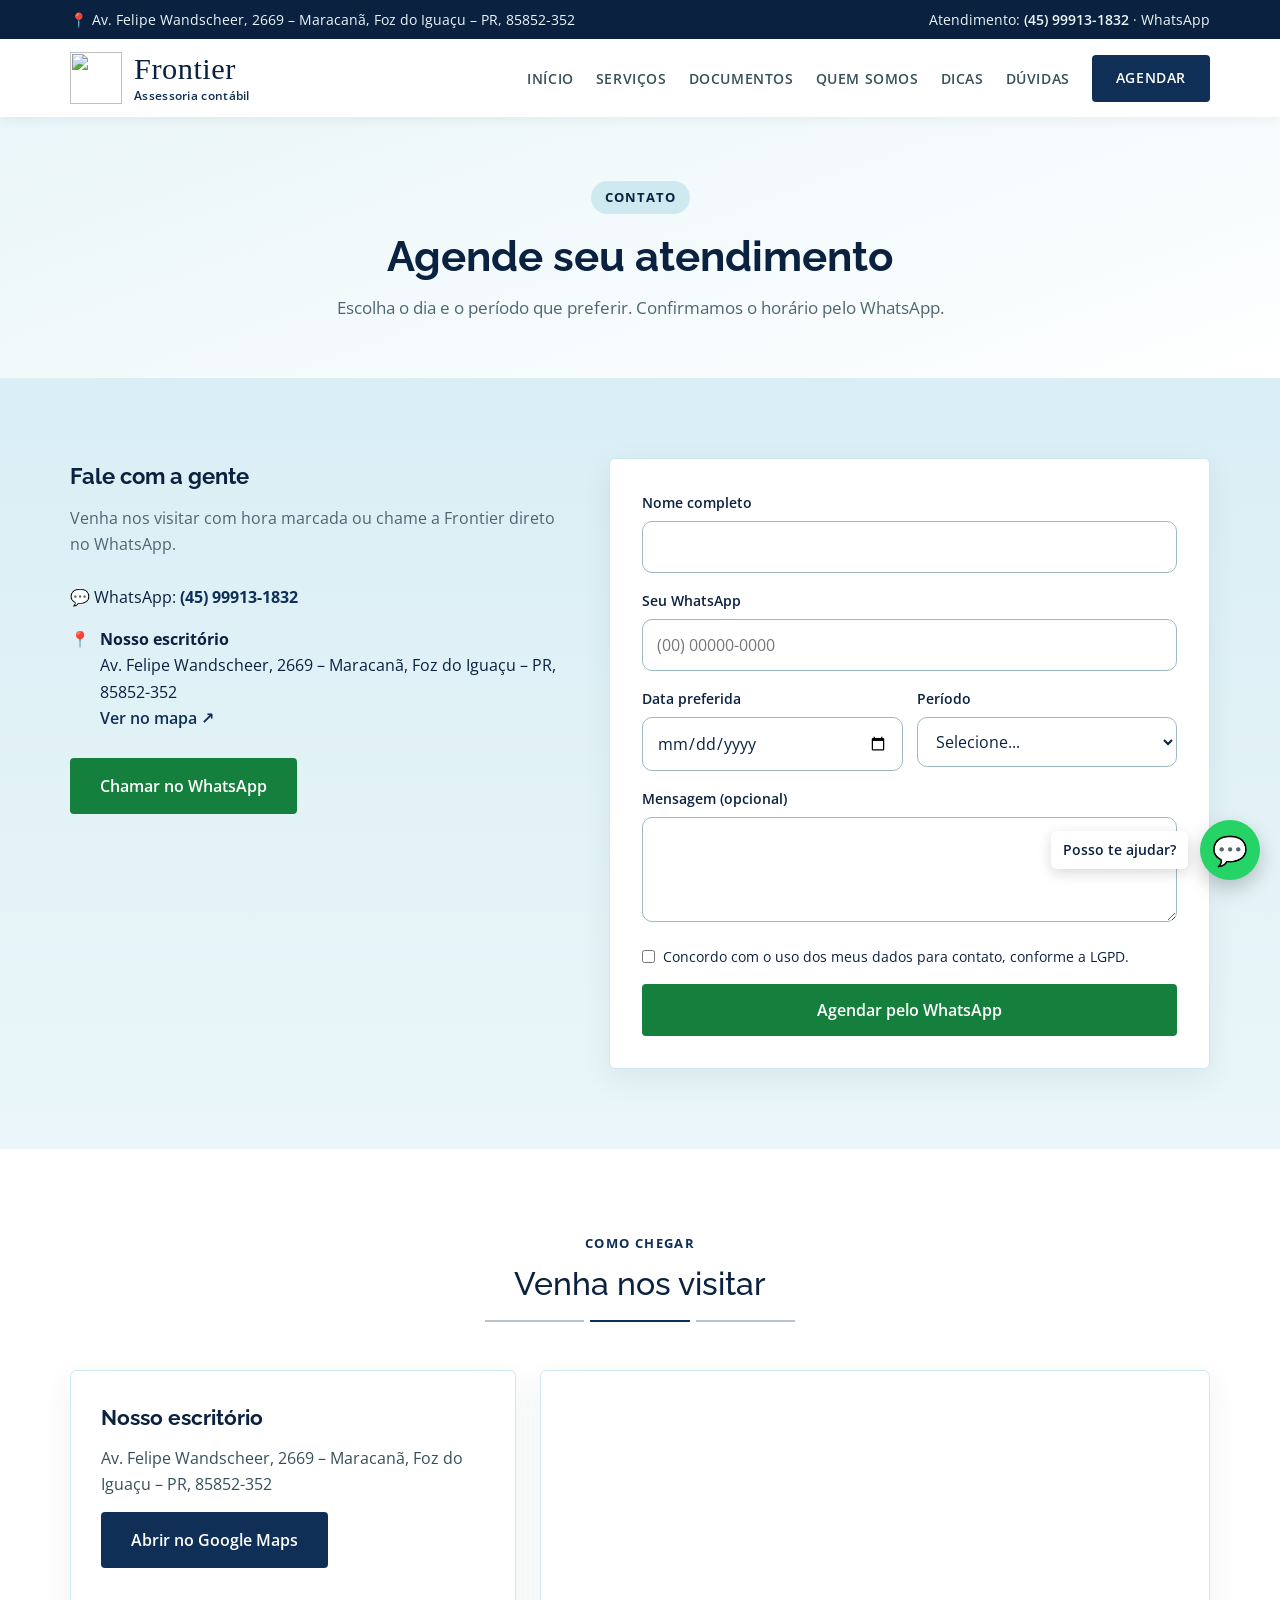
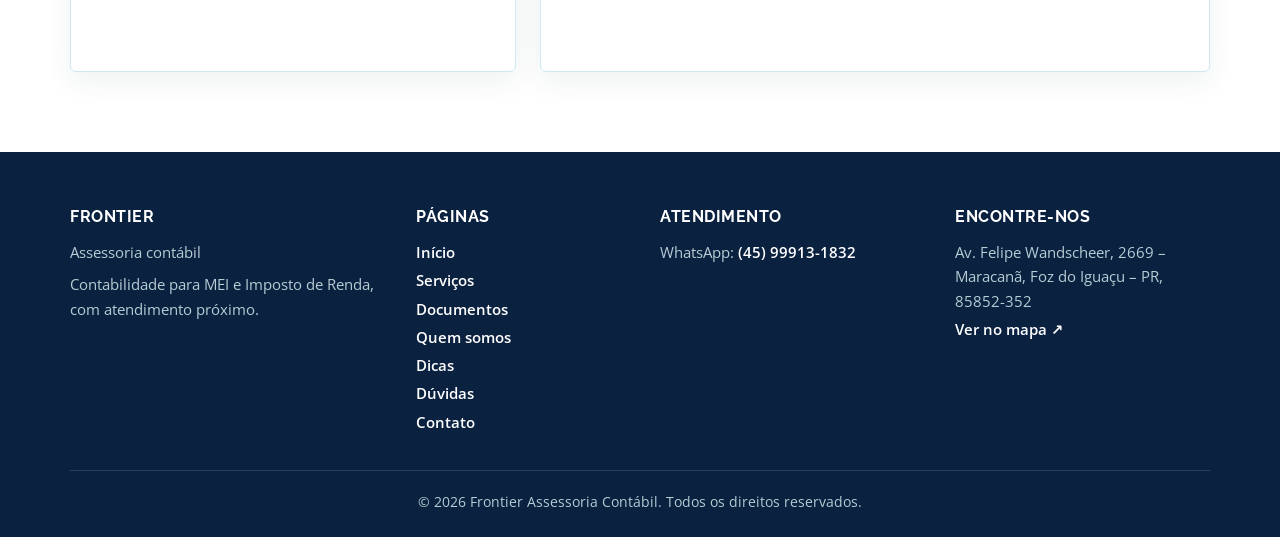
==== contato.html @ f71a460d "Add files via upload" ====
<!DOCTYPE html>
<html lang="pt-BR">
<head>
  <meta charset="UTF-8" />
  <meta name="viewport" content="width=device-width, initial-scale=1.0" />
  <title>Contato e agendamento | Frontier Assessoria Contábil</title>
  <meta name="description" content="Agende seu atendimento na Frontier Assessoria Contábil, em Foz do Iguaçu, ou fale pelo WhatsApp." />
  <meta name="theme-color" content="#0f2f57" />
  <link rel="icon" type="image/png" href="images/logo.png" />
  <meta property="og:type" content="website" />
  <meta property="og:locale" content="pt_BR" />
  <meta property="og:title" content="Contato e agendamento | Frontier Assessoria Contábil" />
  <meta property="og:description" content="Agende seu atendimento na Frontier Assessoria Contábil, em Foz do Iguaçu, ou fale pelo WhatsApp." />
  <link rel="preconnect" href="https://fonts.googleapis.com">
  <link href="https://fonts.googleapis.com/css2?family=Open+Sans:wght@400;600;700&family=Raleway:wght@400;500;700&display=swap" rel="stylesheet">
  <link rel="stylesheet" href="styles.css" />
</head>
<body>
  <a href="#conteudo" class="skip-link">Pular para o conteúdo</a>

  <div class="topbar">
    <div class="container">
      <span>📍 <span class="js-endereco"></span></span>
      <span>Atendimento: <a href="#" class="js-whatsapp">(45) 99913-1832</a> · WhatsApp</span>
    </div>
  </div>

  <header>
    <div class="container nav">
      <a href="index.html" class="logo" aria-label="Frontier Assessoria Contábil - início">
        <img src="images/logo.png" alt="" width="52" height="52" />
        <span class="logo-text"><strong>Frontier</strong><small>Assessoria contábil</small></span>
      </a>
      <button class="menu-toggle" id="menuToggle" aria-label="Abrir menu" aria-expanded="false" aria-controls="menu">☰</button>
      <ul id="menu"><li><a href="index.html">Início</a></li><li><a href="servicos.html">Serviços</a></li><li><a href="documentos.html">Documentos</a></li><li><a href="sobre.html">Quem somos</a></li><li><a href="dicas.html">Dicas</a></li><li><a href="duvidas.html">Dúvidas</a></li><li><a href="contato.html" class="btn btn-primary" style="padding:10px 22px" aria-current="page">Agendar</a></li></ul>
    </div>
  </header>

  <main id="conteudo">
    <section class="page-hero"><div class="container"><span class="eyebrow">Contato</span><h1>Agende seu atendimento</h1><p>Escolha o dia e o período que preferir. Confirmamos o horário pelo WhatsApp.</p></div></section>
    <section class="contact" id="agendar"><div class="container"><div class="contact-grid">
      <div class="contact-info">
        <h3>Fale com a gente</h3>
        <p>Venha nos visitar com hora marcada ou chame a Frontier direto no WhatsApp.</p>
        <ul>
          <li>💬 WhatsApp: <a href="#" class="phone js-whatsapp">(45) 99913-1832</a></li>
          <li class="addr">📍 <span><strong>Nosso escritório</strong><br><span class="js-endereco"></span><br><a href="#" class="js-mapa" target="_blank" rel="noopener">Ver no mapa ↗</a></span></li>
        </ul>
        <p style="margin-top:18px"><a href="#" class="btn btn-green js-whatsapp">Chamar no WhatsApp</a></p>
      </div>
      <form id="contactForm">
        <div class="field"><label for="nome">Nome completo</label><input type="text" id="nome" name="nome" autocomplete="name" required /></div>
        <div class="field"><label for="telefone">Seu WhatsApp</label><input type="tel" id="telefone" name="telefone" autocomplete="tel" inputmode="tel" placeholder="(00) 00000-0000" required /></div>
        <div class="field-row">
          <div class="field"><label for="data">Data preferida</label><input type="date" id="data" name="data" required /></div>
          <div class="field"><label for="periodo">Período</label>
            <select id="periodo" name="periodo" required><option value="">Selecione...</option><option>Manhã</option><option>Tarde</option><option>Sem preferência</option></select>
          </div>
        </div>
        <div class="field"><label for="mensagem">Mensagem (opcional)</label><textarea id="mensagem" name="mensagem" rows="3"></textarea></div>
        <label class="check"><input type="checkbox" required /> Concordo com o uso dos meus dados para contato, conforme a LGPD.</label>
        <button type="submit" class="btn btn-green">Agendar pelo WhatsApp</button>
      </form>
    </div></div></section>
    <section><div class="container">
      <div class="section-title"><span>Como chegar</span><h2>Venha nos visitar</h2></div>
      <div class="location">
        <div class="location-card">
          <h3>Nosso escritório</h3>
          <p class="js-endereco"></p>
          <p style="margin-top:14px"><a href="#" class="btn btn-primary js-mapa" target="_blank" rel="noopener">Abrir no Google Maps</a></p>
        </div>
        <div class="map-wrap"><iframe id="mapa" title="Mapa com a localização da Frontier Assessoria Contábil" loading="lazy" referrerpolicy="no-referrer-when-downgrade" allowfullscreen></iframe></div>
      </div>
    </div></section>
  </main>

  <footer>
    <div class="container">
      <div class="footer-grid">
        <div>
          <h4>Frontier</h4>
          <p>Assessoria contábil</p>
          <p style="margin-top:8px">Contabilidade para MEI e Imposto de Renda, com atendimento próximo.</p>
        </div>
        <div><h4>Páginas</h4><p><a href="index.html">Início</a></p><p><a href="servicos.html">Serviços</a></p><p><a href="documentos.html">Documentos</a></p><p><a href="sobre.html">Quem somos</a></p><p><a href="dicas.html">Dicas</a></p><p><a href="duvidas.html">Dúvidas</a></p><p><a href="contato.html">Contato</a></p></div>
        <div>
          <h4>Atendimento</h4>
          <p>WhatsApp: <a href="#" class="js-whatsapp">(45) 99913-1832</a></p>
        </div>
        <div>
          <h4>Encontre-nos</h4>
          <p class="js-endereco"></p>
          <p><a href="#" class="js-mapa" target="_blank" rel="noopener">Ver no mapa ↗</a></p>
        </div>
      </div>
      <div class="footer-bottom">© <span id="ano"></span> Frontier Assessoria Contábil. Todos os direitos reservados.</div>
    </div>
  </footer>

  <a class="whatsapp js-whatsapp" href="#" aria-label="Falar no WhatsApp">💬</a>
  <script src="script.js"></script>
</body>
</html>
---- styles.css ----
/* ========== VARIÁVEIS (paleta extraída do logo) ========== */
    :root {
      --primary: #0f2f57;       /* azul-marinho (inspirado na Dandolini) */
      --primary-dark: #0a2140;
      --teal: #5cb2cd;          /* azul-turquesa claro do logo */
      --teal-soft: #cfe9f1;
      --soft: #eaf6f9;          /* fundos suaves */
      --soft-2: #f6fbfd;
      --accent: #15803d;        /* verde só para ações de WhatsApp */
      --dark: #0a2140;
      --text: #35505a;
      --muted: #4d6670;
      --white: #ffffff;
      --radius: 6px;
      --shadow: 0 10px 30px rgba(23, 50, 59, 0.07);
    }

    * { margin: 0; padding: 0; box-sizing: border-box; }
    html { scroll-behavior: smooth; scroll-padding-top: 110px; }
    body {
      font-family: "Open Sans", "Segoe UI", system-ui, -apple-system, Roboto, Arial, sans-serif;
      color: var(--text);
      line-height: 1.65;
      background: var(--white);
    }
    img { max-width: 100%; display: block; }
    a { text-decoration: none; color: inherit; }
    ul { list-style: none; }
    h1, h2, h3, h4 { font-family: "Raleway", "Segoe UI", system-ui, sans-serif; }

    :focus-visible { outline: 3px solid #e6a23c; outline-offset: 3px; }

    .skip-link {
      position: absolute; left: -999px; top: 8px;
      background: var(--dark); color: var(--white);
      padding: 10px 16px; border-radius: 8px; z-index: 400;
    }
    .skip-link:focus { left: 8px; }

    .container { width: min(1140px, 92%); margin-inline: auto; }
    section { padding: 80px 0; }
    .section-title { text-align: center; margin-bottom: 48px; }
    .section-title span {
      color: var(--primary); font-weight: 700; text-transform: uppercase;
      font-size: .82rem; letter-spacing: 1.4px;
    }
    .section-title h2 { color: var(--dark); font-size: 2rem; font-weight: 500; margin: 8px 0 14px; line-height: 1.25; }
    .section-title h2::after { content: ""; display: block; width: 310px; max-width: 80%; height: 2px; margin: 16px auto 0; background: linear-gradient(90deg, #b9c2cb 0 32%, transparent 32% 34%, var(--primary) 34% 66%, transparent 66% 68%, #b9c2cb 68% 100%); }
    .section-title p { color: var(--muted); max-width: 620px; margin: auto; }

    .btn {
      display: inline-block; padding: 13px 28px; border-radius: 4px;
      font-weight: 600; border: 2px solid transparent; cursor: pointer;
      transition: .25s; font-size: 1rem; font-family: inherit; text-align: center;
    }
    .btn-primary { background: var(--primary); color: var(--white); }
    .btn-primary:hover { background: var(--primary-dark); transform: translateY(-2px); }
    .btn-outline { border-color: var(--primary); color: var(--primary); background: transparent; }
    .btn-outline:hover { background: var(--primary); color: var(--white); }
    .btn-green { background: var(--accent); color: var(--white); }
    .btn-green:hover { filter: brightness(.92); transform: translateY(-2px); }

    /* ========== BARRA SUPERIOR ========== */
    .topbar { background: var(--primary-dark); color: #eaf6f9; font-size: .88rem; }
    .topbar .container {
      display: flex; justify-content: space-between; align-items: center;
      gap: 16px; flex-wrap: wrap; padding: 8px 0;
    }
    .topbar a { font-weight: 600; }
    .topbar a:hover { text-decoration: underline; }

    /* ========== HEADER ========== */
    header {
      position: sticky; top: 0; z-index: 100;
      background: rgba(255,255,255,.96);
      backdrop-filter: blur(8px);
      box-shadow: 0 2px 12px rgba(23,50,59,.07);
    }
    .nav { display: flex; align-items: center; justify-content: space-between; height: 78px; }
    .logo { display: flex; align-items: center; gap: 12px; }
    .logo img { width: 52px; height: 52px; }
    .logo-text { line-height: 1.1; }
    .logo-text strong {
      display: block; font-family: "Brush Script MT", "Segoe Script", "Lucida Handwriting", cursive;
      font-size: 1.9rem; font-weight: 400; color: var(--dark); letter-spacing: .5px;
    }
    .logo-text small { font-size: .78rem; color: var(--primary); font-weight: 600; letter-spacing: .3px; }
    .nav ul { display: flex; gap: 22px; align-items: center; }
    .nav ul a { font-weight: 600; font-size: .86rem; letter-spacing: .6px; text-transform: uppercase; transition: .2s; }
    .nav ul a:hover { color: var(--primary); }
    .nav ul a.btn:hover { color: var(--white); }
    .menu-toggle {
      display: none; background: none; border: 0;
      font-size: 1.8rem; cursor: pointer; color: var(--dark);
    }

    /* ========== HERO (suave) ========== */
    .hero {
      background: linear-gradient(160deg, var(--soft) 0%, var(--soft-2) 55%, var(--white) 100%);
      padding: 80px 0 90px;
    }
    .hero-grid {
      display: grid; grid-template-columns: 1.15fr .85fr;
      gap: 56px; align-items: center;
    }
    .eyebrow {
      display: inline-block; background: var(--teal-soft); color: var(--primary-dark);
      font-weight: 700; font-size: .8rem; letter-spacing: 1px; text-transform: uppercase;
      padding: 6px 14px; border-radius: 30px; margin-bottom: 18px;
    }
    .hero h1 { font-size: clamp(2rem, 4vw, 3rem); line-height: 1.15; color: var(--dark); margin-bottom: 18px; }
    .hero h1 em { font-style: normal; color: var(--primary); }
    .hero p { font-size: 1.08rem; color: var(--muted); margin-bottom: 30px; max-width: 540px; }
    .hero-buttons { display: flex; gap: 14px; flex-wrap: wrap; }
    .hero-logo { max-width: 400px; margin-inline: auto; }

    /* ========== DIFERENCIAIS ========== */
    .stats { background: var(--white); padding: 0; margin-top: -34px; position: relative; z-index: 2; }
    .stats-grid {
      display: grid; grid-template-columns: repeat(4, 1fr); text-align: center; gap: 12px;
      background: var(--white); border-radius: var(--radius); box-shadow: var(--shadow);
      padding: 28px 20px; border: 1px solid var(--teal-soft);
    }
    .stats strong { display: block; font-size: 1.25rem; color: var(--primary); }
    .stats span { color: var(--muted); font-size: .92rem; }

    /* ========== SERVIÇOS (grade de blocos) ========== */
    .tiles { display: grid; grid-template-columns: repeat(auto-fit, minmax(250px, 1fr)); gap: 22px; }
    .tile {
      background: var(--white); border: 1px solid var(--teal-soft); border-radius: var(--radius);
      padding: 28px 24px; transition: .25s; display: block;
    }
    .tile:hover { transform: translateY(-5px); box-shadow: var(--shadow); border-color: var(--teal); }
    .tile .icon {
      width: 54px; height: 54px; border-radius: 14px; background: var(--soft);
      display: grid; place-items: center; font-size: 1.6rem; margin-bottom: 14px;
    }
    .tile h3 { color: var(--dark); font-size: 1.1rem; margin-bottom: 6px; }
    .tile p { color: var(--muted); font-size: .95rem; }

    /* ========== COMO FUNCIONA ========== */
    .soft-bg { background: var(--soft); }
    .steps { display: grid; grid-template-columns: repeat(auto-fit, minmax(220px, 1fr)); gap: 24px; }
    .step { text-align: center; padding: 20px; }
    .step .num {
      width: 56px; height: 56px; border-radius: 50%;
      background: var(--primary); color: var(--white);
      display: grid; place-items: center;
      font-size: 1.4rem; font-weight: 700; margin: 0 auto 14px;
    }
    .step h4 { color: var(--dark); margin-bottom: 6px; }

    /* ========== SOBRE ========== */
    .about-grid { display: grid; grid-template-columns: .9fr 1.1fr; gap: 56px; align-items: center; }
    .about-img { max-width: 360px; margin-inline: auto; }
    .about h2 { color: var(--dark); font-size: 2rem; margin-bottom: 14px; }
    .about li { padding: 6px 0 6px 30px; position: relative; }
    .about li::before { content: "✔"; position: absolute; left: 0; color: var(--primary); }


    /* ========== ESCRITÓRIO ========== */
    .gallery { display: grid; grid-template-columns: repeat(3, 1fr); gap: 20px; margin-bottom: 28px; }
    .photo { position: relative; border-radius: var(--radius); overflow: hidden; background: var(--teal-soft); aspect-ratio: 4 / 3; box-shadow: var(--shadow); }
    .photo img { width: 100%; height: 100%; object-fit: cover; }
    .photo figcaption {
      position: absolute; left: 0; right: 0; bottom: 0; padding: 22px 16px 12px;
      color: #fff; font-weight: 600; font-size: .92rem;
      background: linear-gradient(180deg, transparent, rgba(23,50,59,.72));
    }
    .photo.empty img { display: none; }
    .photo.empty { display: grid; place-items: center; border: 2px dashed var(--teal); box-shadow: none; }
    .photo.empty::before { content: "📷 Foto em breve"; color: var(--primary-dark); font-weight: 600; }
    .photo.empty figcaption { background: none; color: var(--muted); text-align: center; }
    .location { display: grid; grid-template-columns: .8fr 1.2fr; gap: 24px; align-items: stretch; }
    .location-card { background: var(--white); border: 1px solid var(--teal-soft); border-radius: var(--radius); padding: 30px; box-shadow: var(--shadow); }
    .location-card h3 { color: var(--dark); margin-bottom: 10px; font-size: 1.3rem; }
    .map-wrap { border-radius: var(--radius); overflow: hidden; min-height: 300px; border: 1px solid var(--teal-soft); box-shadow: var(--shadow); }
    .map-wrap iframe { width: 100%; height: 100%; min-height: 300px; border: 0; display: block; }


    /* ========== DICAS / NOTÍCIAS ========== */
    .news-grid { display: grid; grid-template-columns: repeat(3, 1fr); gap: 36px 40px; }
    .news-item { display: grid; grid-template-columns: 68px 1fr; gap: 12px; align-items: start; }
    .news-tag { background: var(--primary); color: #fff; font-family: "Raleway", sans-serif; font-weight: 700; font-size: .8rem; line-height: 1.25; text-align: center; text-transform: uppercase; padding: 10px 6px; }
    .news-item h3 { font-size: 1rem; line-height: 1.3; color: #555; }
    .news-item p { grid-column: 1 / -1; color: var(--muted); font-size: .95rem; }
    @media (max-width: 1000px) { .news-grid { grid-template-columns: repeat(2, 1fr); } }
    @media (max-width: 640px) { .news-grid { grid-template-columns: 1fr; } }

    /* ========== LINKS E UTILIDADES (cartões com descrição) ========== */
    .links a { display: block; }
    .links a::after { content: none; }
    .links a strong { display: block; color: var(--primary); }
    .links a span { display: block; font-weight: 400; font-size: .9rem; color: var(--muted); }

    /* ========== BALÃO DO WHATSAPP ========== */
    .whatsapp::before { content: "Posso te ajudar?"; position: absolute; right: 72px; background: #fff; color: var(--dark); font-size: .85rem; font-weight: 600; padding: 8px 12px; border-radius: 6px; box-shadow: 0 4px 14px rgba(0,0,0,.15); white-space: nowrap; }
    @media (max-width: 480px) { .whatsapp::before { display: none; } }

    /* ========== LINKS ÚTEIS ========== */
    .links { display: grid; grid-template-columns: repeat(auto-fit, minmax(230px, 1fr)); gap: 14px; }
    .links a {
      display: flex; align-items: center; justify-content: space-between; gap: 10px;
      background: var(--white); border: 1px solid var(--teal-soft); border-radius: 12px;
      padding: 14px 18px; font-weight: 600; color: var(--dark); transition: .2s;
    }
    .links a::after { content: "↗"; color: var(--primary); }
    .links a:hover { border-color: var(--teal); color: var(--primary); transform: translateY(-2px); }

    /* ========== FAQ ========== */
    .faq { max-width: 800px; margin: auto; }
    details {
      background: var(--white); border-radius: 12px; border: 1px solid var(--teal-soft);
      margin-bottom: 14px; padding: 18px 22px;
    }
    summary { cursor: pointer; font-weight: 600; color: var(--dark); }
    details p { margin-top: 12px; color: var(--muted); }

    /* ========== AGENDAMENTO ========== */
    .contact { background: linear-gradient(180deg, #d9eef5 0%, var(--soft) 100%); }
    .contact-grid { display: grid; grid-template-columns: .9fr 1.1fr; gap: 48px; align-items: start; }
    .contact-info h3 { color: var(--dark); font-size: 1.4rem; margin-bottom: 10px; }
    .contact-info p { color: var(--muted); margin-bottom: 18px; }
    .contact-info li { padding: 8px 0; color: var(--dark); }
    .contact-info li.addr { display: flex; gap: 10px; }
    .contact-info li.addr a { color: var(--primary); font-weight: 600; }
    .contact-info li.addr a:hover { text-decoration: underline; }
    .contact-info a.phone { font-weight: 700; color: var(--primary); }
    form {
      background: var(--white); padding: 32px; border-radius: var(--radius);
      box-shadow: var(--shadow); border: 1px solid var(--teal-soft); color: var(--text);
    }
    .field { margin-bottom: 16px; }
    .field-row { display: grid; grid-template-columns: 1fr 1fr; gap: 14px; }
    label { display: block; font-weight: 600; margin-bottom: 6px; font-size: .9rem; color: var(--dark); }
    input, select, textarea {
      width: 100%; padding: 12px 14px; border-radius: 10px;
      border: 1px solid #9db9c2; font: inherit; background: var(--white); color: var(--dark);
    }
    input:focus, select:focus, textarea:focus { outline: 2px solid var(--primary); border-color: transparent; }
    .check { display: flex; gap: 8px; font-size: .85rem; align-items: flex-start; margin-bottom: 16px; font-weight: 400; }
    .check input { width: auto; margin-top: 4px; }
    form .btn { width: 100%; }

    /* ========== FOOTER ========== */
    footer { background: var(--dark); color: #b7ccd3; padding: 52px 0 24px; font-size: .92rem; }
    footer a { color: #fff; font-weight: 600; }
    footer a:hover { text-decoration: underline; }
    footer small { display: block; margin-top: 6px; }
    .footer-grid { display: grid; grid-template-columns: 1.2fr 1fr 1fr; gap: 40px; padding-bottom: 32px; border-bottom: 1px solid rgba(255,255,255,.14); }
    footer h4 { color: #fff; font-size: 1rem; margin-bottom: 10px; letter-spacing: .5px; text-transform: uppercase; }
    footer p { margin-bottom: 4px; }
    .footer-bottom { text-align: center; padding-top: 20px; font-size: .85rem; }

    /* ========== WHATSAPP FLUTUANTE ========== */
    .whatsapp {
      position: fixed; right: 20px; bottom: 20px; z-index: 200;
      width: 60px; height: 60px; border-radius: 50%;
      background: #25d366; color: var(--white);
      display: grid; place-items: center; font-size: 1.8rem;
      box-shadow: 0 8px 20px rgba(0,0,0,.22); transition: .25s;
    }
    .whatsapp:hover { transform: scale(1.1); }

    /* ========== RESPONSIVO ========== */
    @media (max-width: 860px) {
      .menu-toggle { display: block; }
      .nav ul {
        position: absolute; top: 78px; left: 0; right: 0;
        background: var(--white); flex-direction: column;
        padding: 20px 0; gap: 18px;
        box-shadow: 0 10px 20px rgba(0,0,0,.08);
        display: none;
      }
      .nav ul.open { display: flex; }
      .hero-grid, .about-grid, .contact-grid { grid-template-columns: 1fr; }
      .hero { padding: 56px 0 70px; }
      .hero-logo { max-width: 280px; }
      .stats-grid { grid-template-columns: repeat(2, 1fr); }
      .footer-grid { grid-template-columns: 1fr; gap: 26px; }
      .gallery, .location { grid-template-columns: 1fr; }
      section { padding: 60px 0; }
      .topbar .container { justify-content: center; text-align: center; }
    }
    @media (max-width: 480px) {
      .field-row { grid-template-columns: 1fr; gap: 0; }
      .logo-text small { display: none; }
    }
    @media (prefers-reduced-motion: reduce) {
      html { scroll-behavior: auto; }
      * { transition: none !important; }
    }
  
/* ========== MULTIPÁGINA ========== */
.nav ul a[aria-current="page"]:not(.btn) { color: var(--primary); border-bottom: 2px solid var(--primary); padding-bottom: 4px; }
.page-hero { background: linear-gradient(160deg, var(--soft) 0%, var(--soft-2) 60%, var(--white) 100%); padding: 64px 0 56px; text-align: center; }
.page-hero h1 { font-size: clamp(1.8rem, 3.6vw, 2.6rem); color: var(--dark); line-height: 1.2; margin-bottom: 12px; }
.page-hero p { color: var(--muted); max-width: 640px; margin: auto; font-size: 1.05rem; }
.btn-light { background: var(--white); color: var(--primary); }
.btn-light:hover { background: var(--soft); transform: translateY(-2px); }
.cta-band { background: var(--primary); color: var(--white); text-align: center; }
.cta-band h2 { font-size: 1.8rem; font-weight: 500; margin-bottom: 8px; }
.cta-band p { color: var(--teal-soft); margin-bottom: 26px; }
.cta-band .hero-buttons { justify-content: center; }
.more { text-align: center; margin-top: 36px; }
.checklist li { padding: 4px 0 4px 26px; position: relative; font-size: .95rem; color: var(--muted); }
.checklist li::before { content: "✔"; position: absolute; left: 0; color: var(--primary); }
.tile.static:hover { transform: none; box-shadow: none; border-color: var(--teal-soft); }
@media (min-width: 861px) { .footer-grid { grid-template-columns: 1.2fr .8fr 1fr 1fr; } }
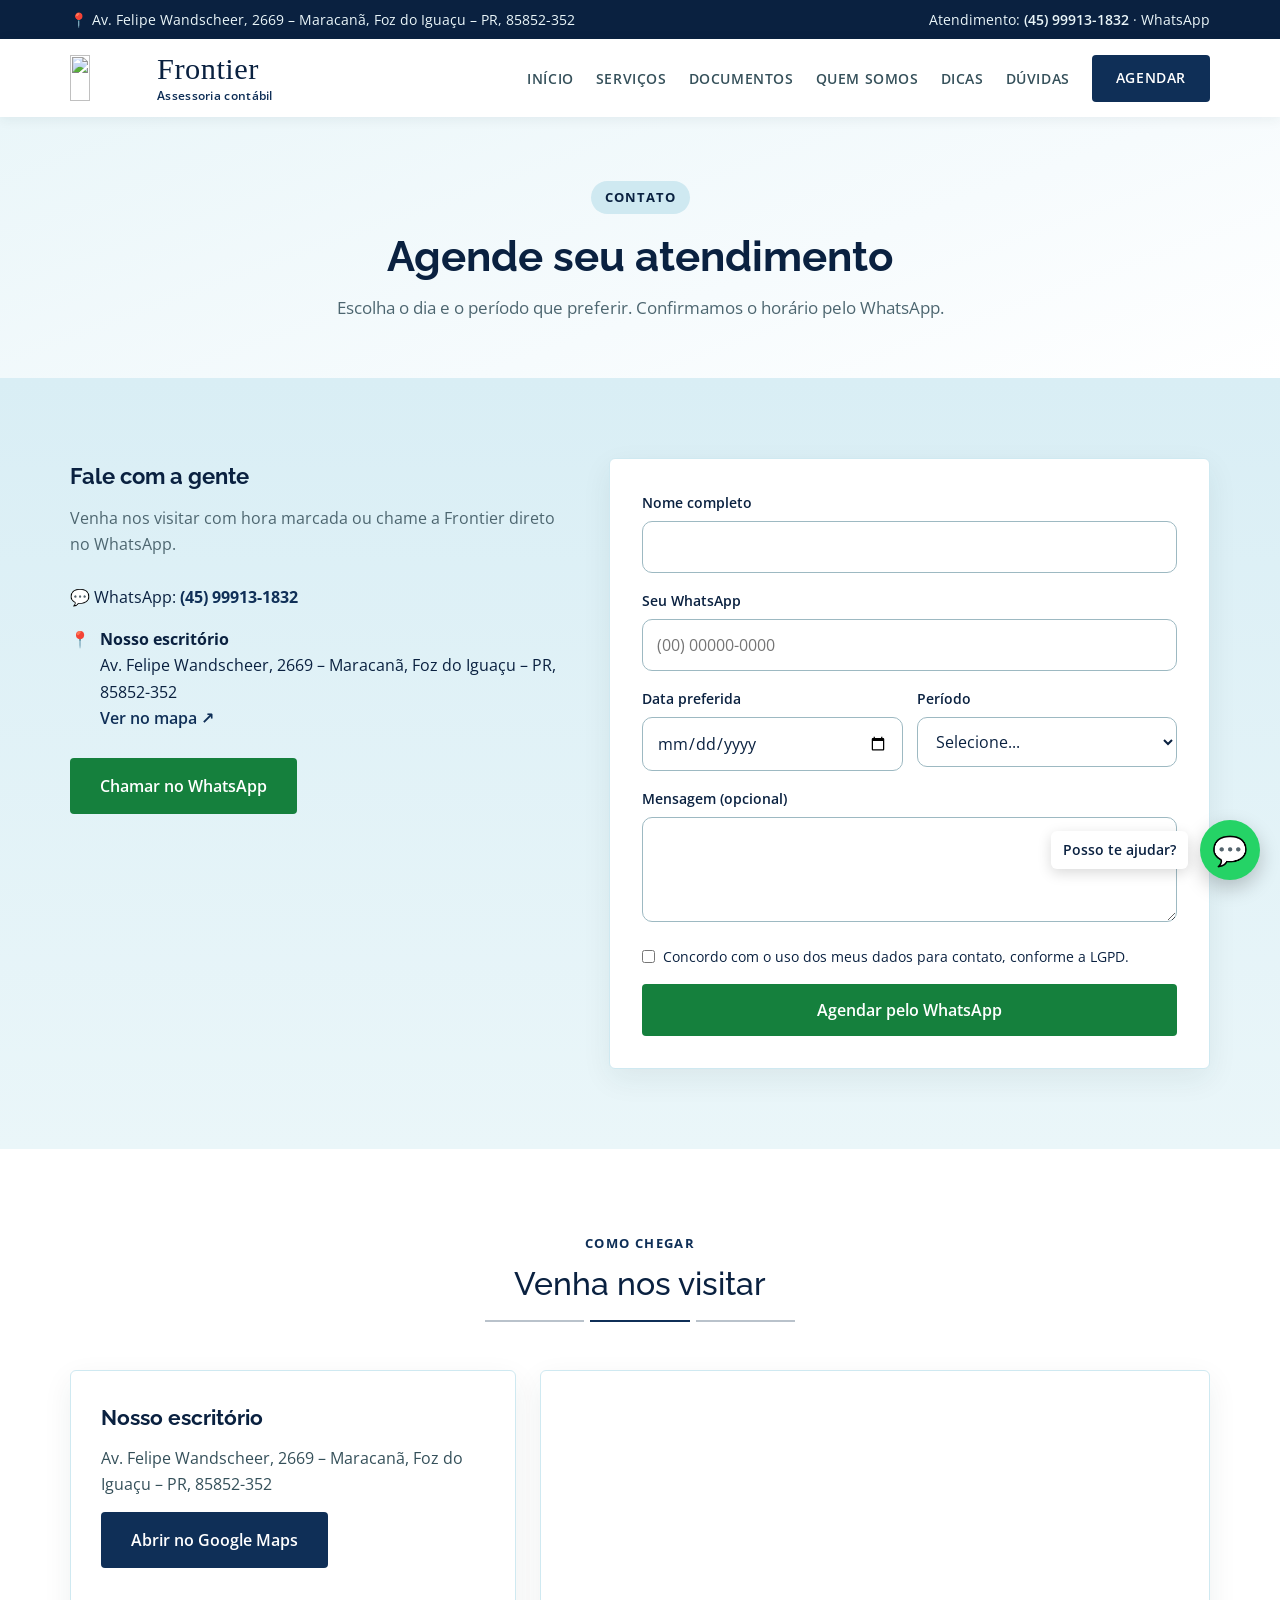
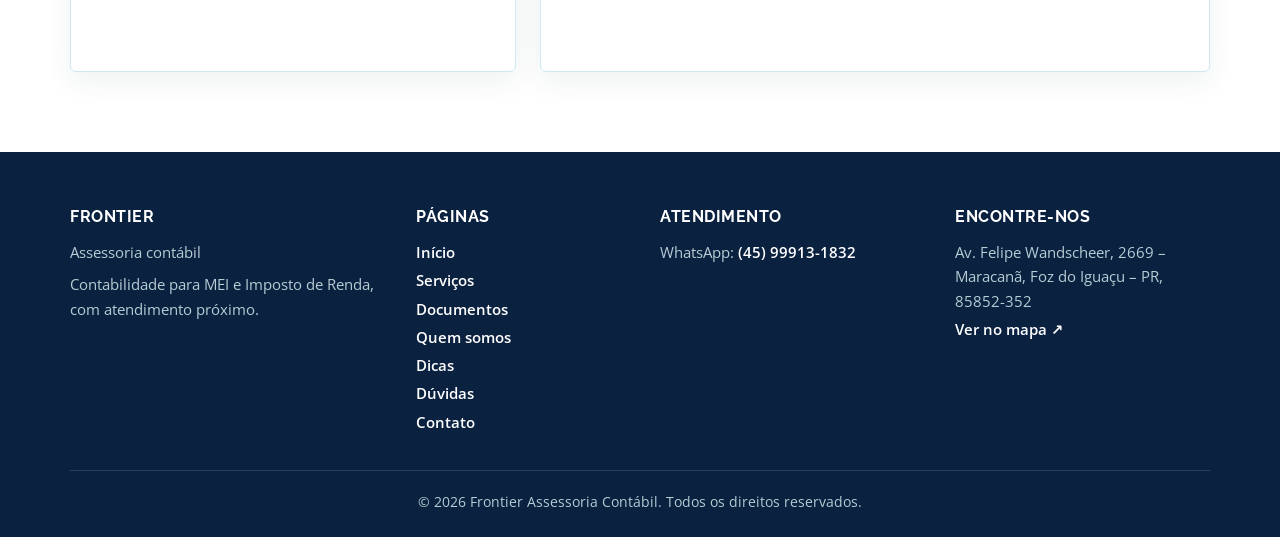
==== commit 4483ee7c: "Update favicon and logo image dimensions in contato.html" ====
--- a/contato.html
+++ b/contato.html
@@ -6,7 +6,7 @@
   <title>Contato e agendamento | Frontier Assessoria Contábil</title>
   <meta name="description" content="Agende seu atendimento na Frontier Assessoria Contábil, em Foz do Iguaçu, ou fale pelo WhatsApp." />
   <meta name="theme-color" content="#0f2f57" />
-  <link rel="icon" type="image/png" href="images/logo.png" />
+  <link rel="icon" type="image/png" href="images/favicon.png" />
   <meta property="og:type" content="website" />
   <meta property="og:locale" content="pt_BR" />
   <meta property="og:title" content="Contato e agendamento | Frontier Assessoria Contábil" />
@@ -28,7 +28,7 @@
   <header>
     <div class="container nav">
       <a href="index.html" class="logo" aria-label="Frontier Assessoria Contábil - início">
-        <img src="images/logo.png" alt="" width="52" height="52" />
+        <img src="images/logo.png" alt="" width="75" height="46" />
         <span class="logo-text"><strong>Frontier</strong><small>Assessoria contábil</small></span>
       </a>
       <button class="menu-toggle" id="menuToggle" aria-label="Abrir menu" aria-expanded="false" aria-controls="menu">☰</button>
--- a/styles.css
+++ b/styles.css
@@ -78,7 +78,7 @@
     }
     .nav { display: flex; align-items: center; justify-content: space-between; height: 78px; }
     .logo { display: flex; align-items: center; gap: 12px; }
-    .logo img { width: 52px; height: 52px; }
+    .logo img { height: 46px; width: auto; }
     .logo-text { line-height: 1.1; }
     .logo-text strong {
       display: block; font-family: "Brush Script MT", "Segoe Script", "Lucida Handwriting", cursive;
@@ -113,6 +113,9 @@
     .hero p { font-size: 1.08rem; color: var(--muted); margin-bottom: 30px; max-width: 540px; }
     .hero-buttons { display: flex; gap: 14px; flex-wrap: wrap; }
     .hero-logo { max-width: 400px; margin-inline: auto; }
+    .hero-solo { max-width: 820px; text-align: center; }
+    .hero-solo p { margin-inline: auto; max-width: 700px; }
+    .hero-solo .hero-buttons { justify-content: center; }
 
     /* ========== DIFERENCIAIS ========== */
     .stats { background: var(--white); padding: 0; margin-top: -34px; position: relative; z-index: 2; }
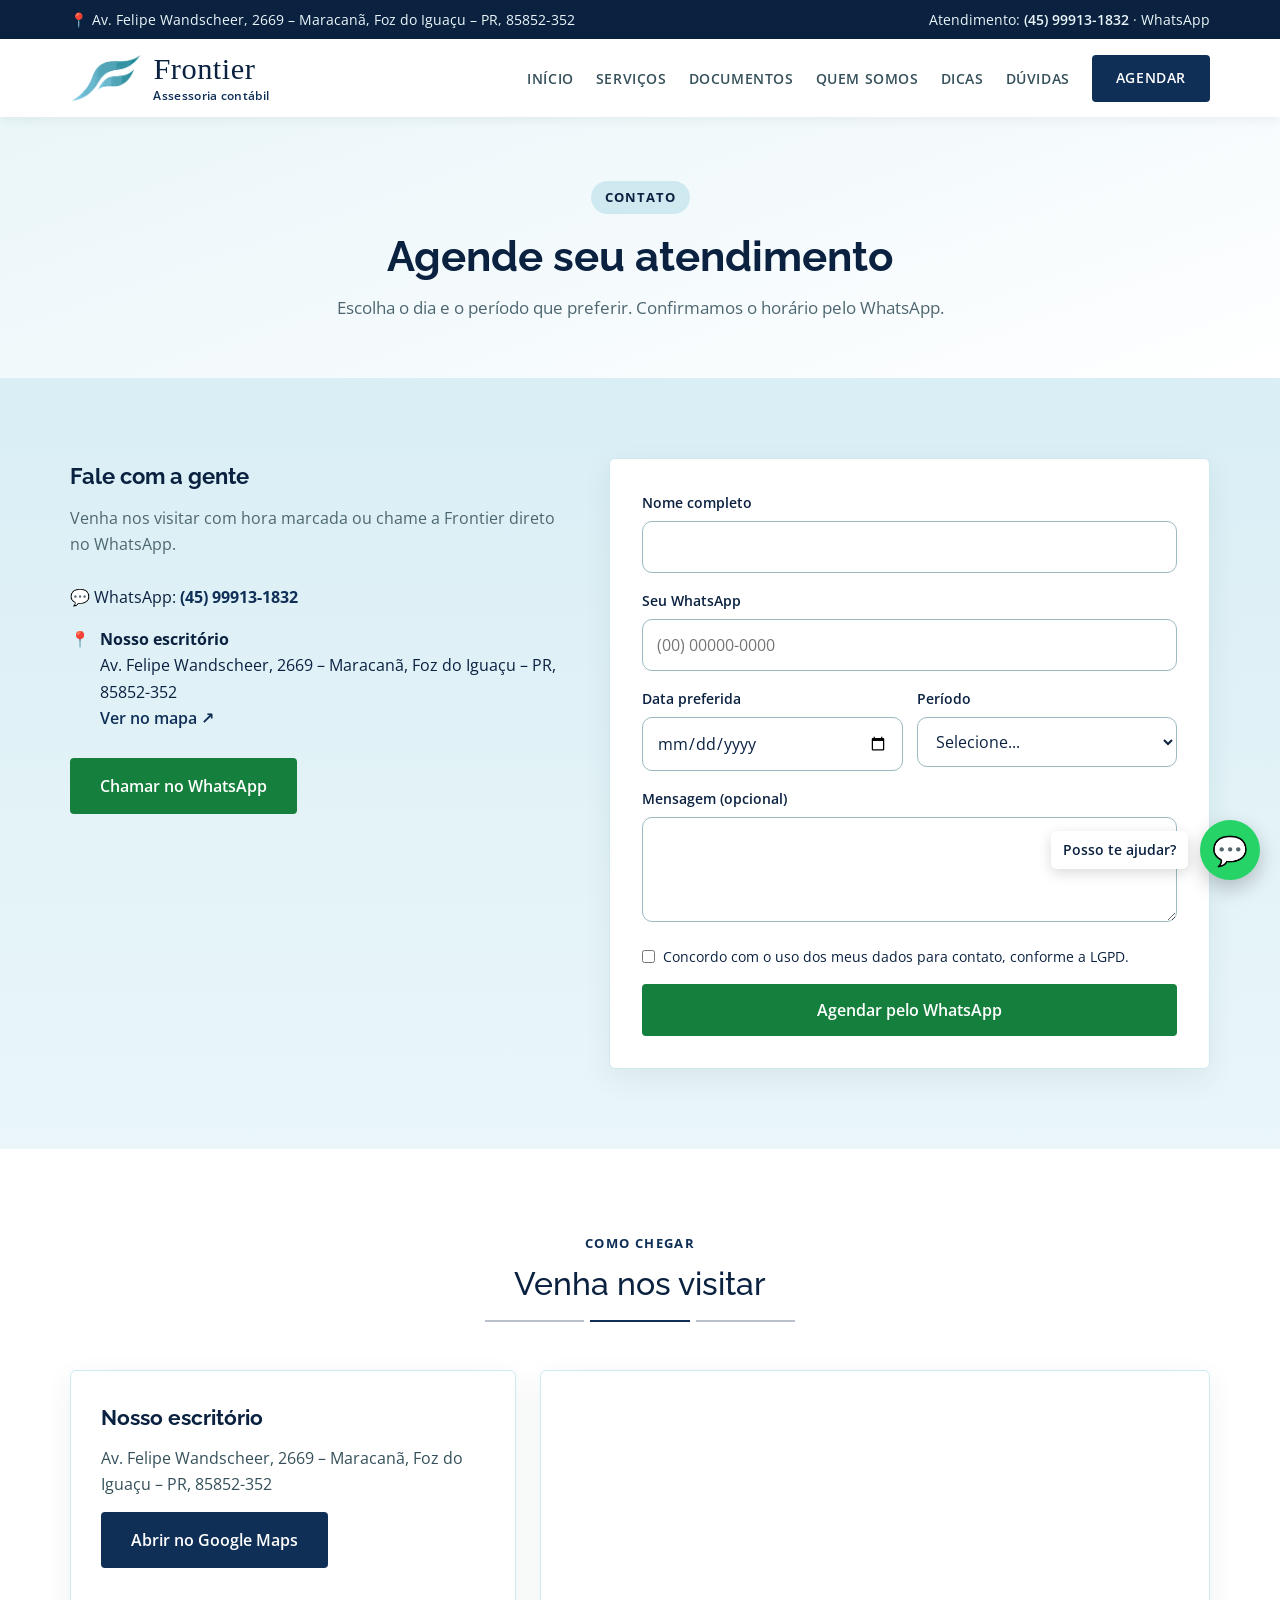
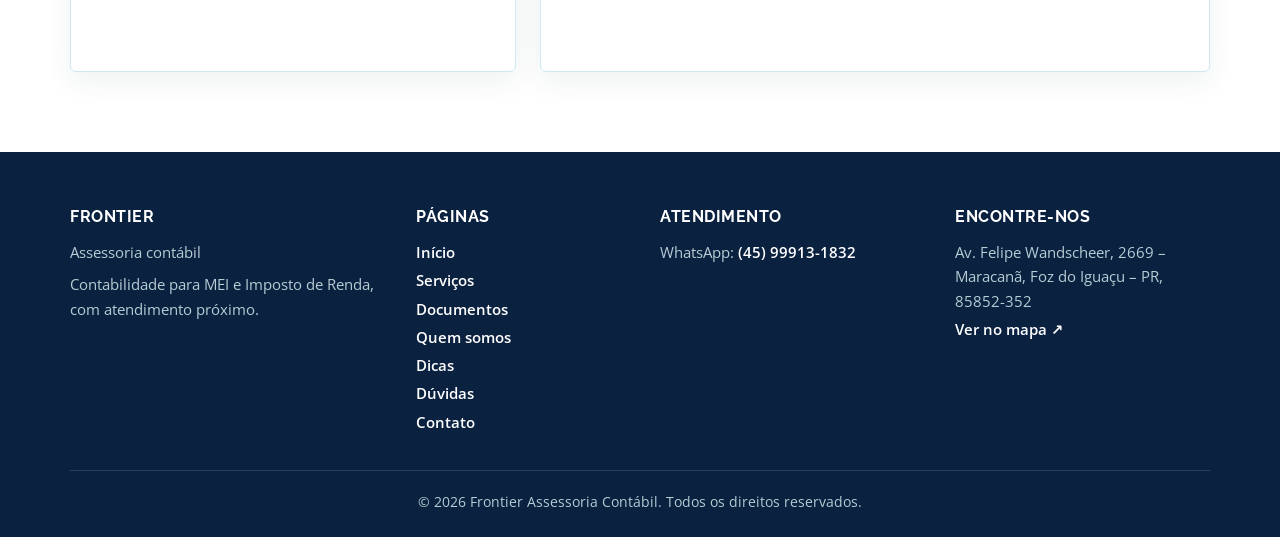
==== commit afcc4227: "Add files via upload" ====
--- a/contato.html
+++ b/contato.html
@@ -6,7 +6,7 @@
   <title>Contato e agendamento | Frontier Assessoria Contábil</title>
   <meta name="description" content="Agende seu atendimento na Frontier Assessoria Contábil, em Foz do Iguaçu, ou fale pelo WhatsApp." />
   <meta name="theme-color" content="#0f2f57" />
-  <link rel="icon" type="image/png" href="images/favicon.png" />
+  <link rel="icon" type="image/png" href="[data-uri]" />
   <meta property="og:type" content="website" />
   <meta property="og:locale" content="pt_BR" />
   <meta property="og:title" content="Contato e agendamento | Frontier Assessoria Contábil" />
@@ -28,7 +28,7 @@
   <header>
     <div class="container nav">
       <a href="index.html" class="logo" aria-label="Frontier Assessoria Contábil - início">
-        <img src="images/logo.png" alt="" width="75" height="46" />
+        <img src="[data-uri]" alt="" width="71" height="46" />
         <span class="logo-text"><strong>Frontier</strong><small>Assessoria contábil</small></span>
       </a>
       <button class="menu-toggle" id="menuToggle" aria-label="Abrir menu" aria-expanded="false" aria-controls="menu">☰</button>
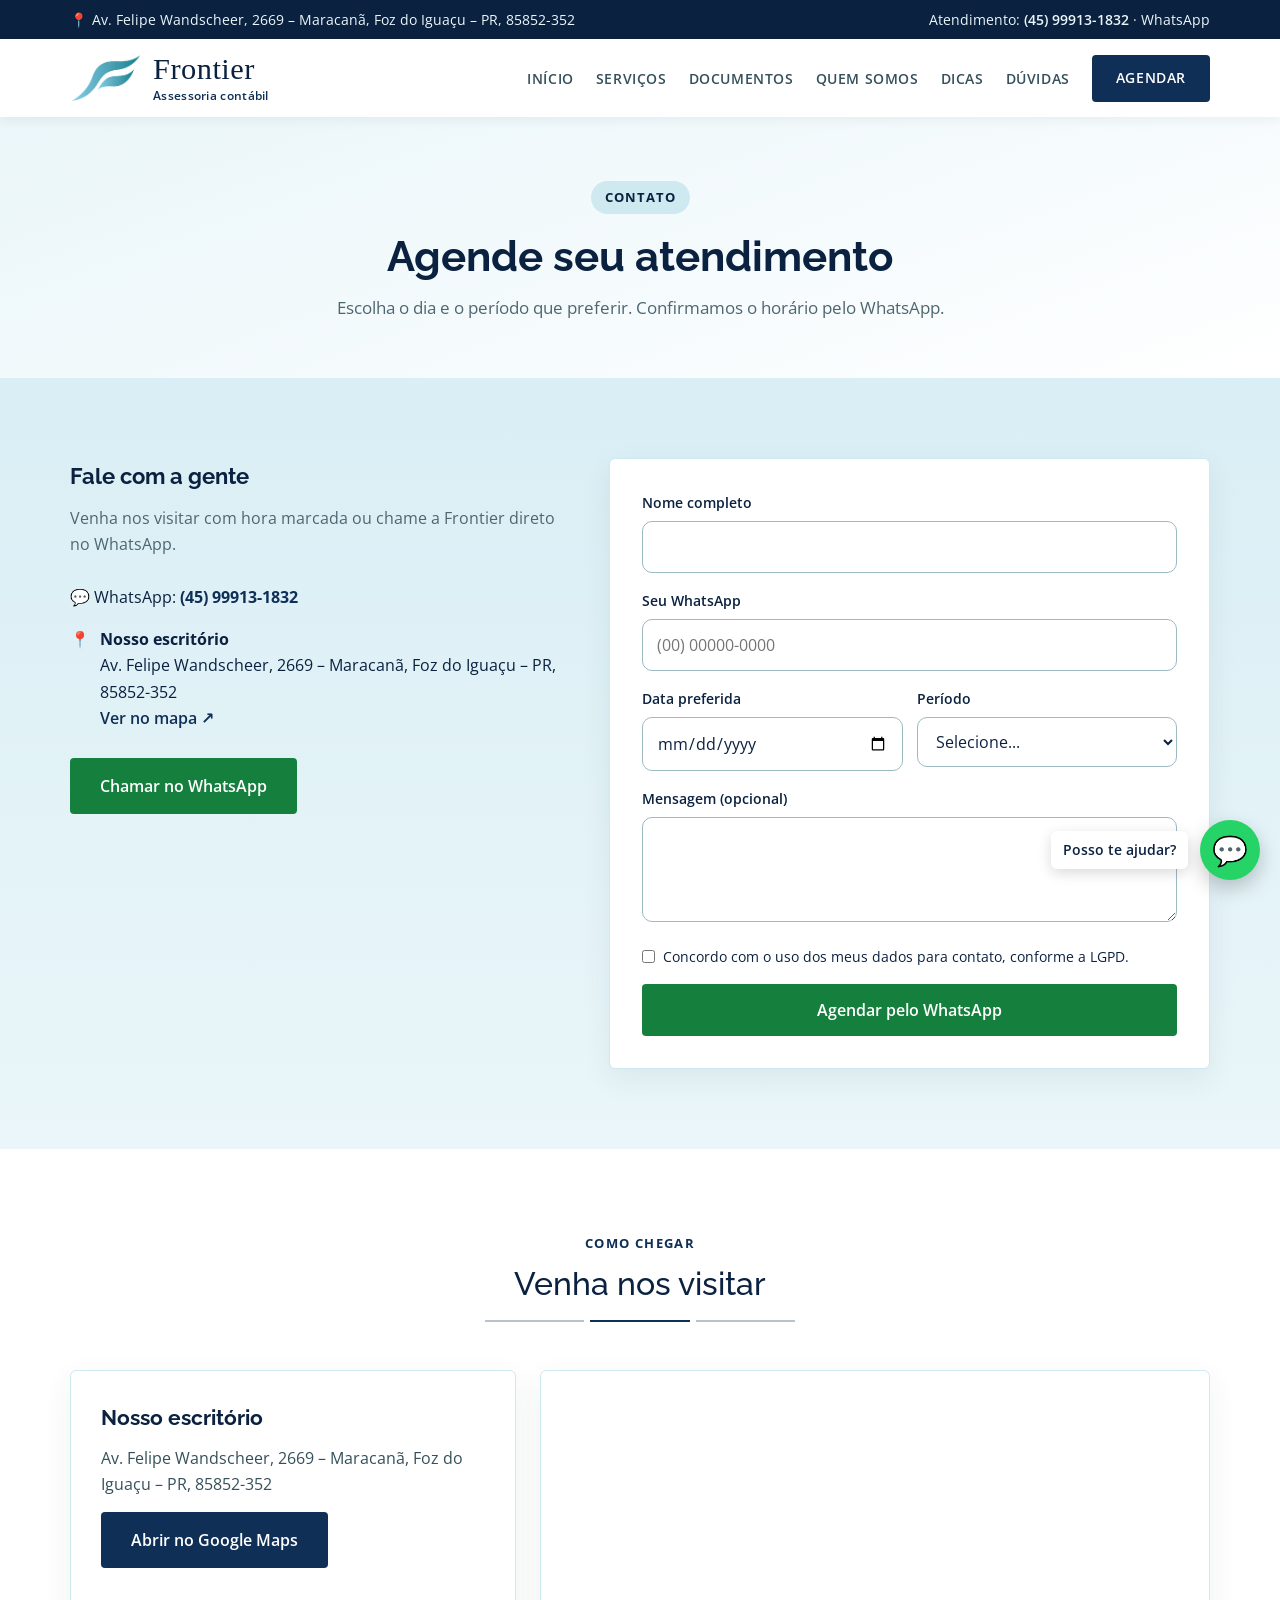
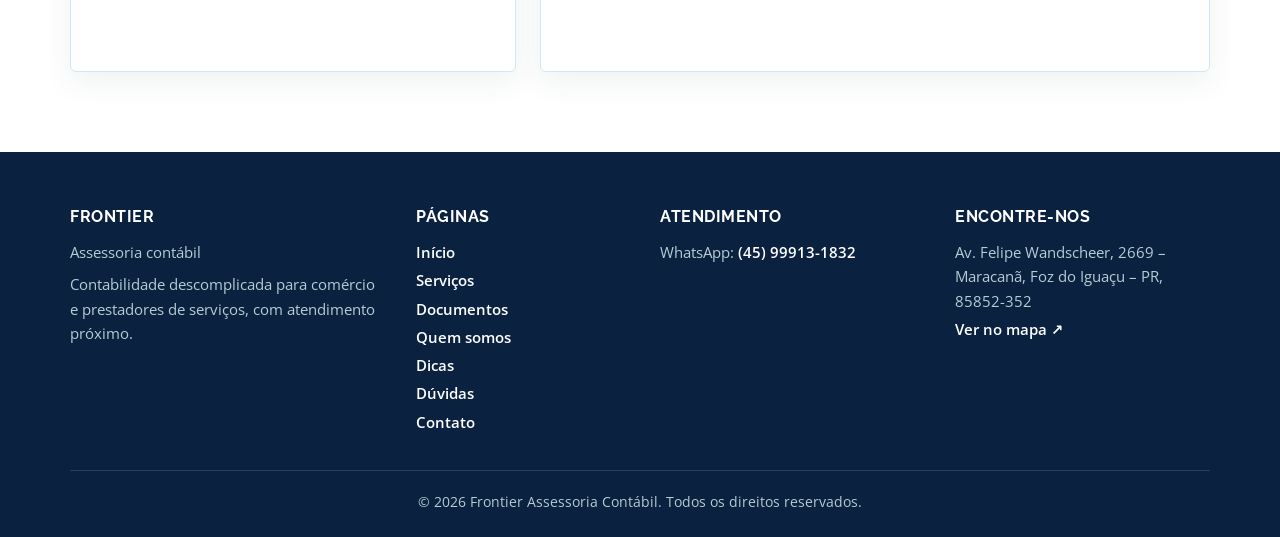
==== commit 7bc32600: "Add files via upload" ====
--- a/contato.html
+++ b/contato.html
@@ -6,7 +6,7 @@
   <title>Contato e agendamento | Frontier Assessoria Contábil</title>
   <meta name="description" content="Agende seu atendimento na Frontier Assessoria Contábil, em Foz do Iguaçu, ou fale pelo WhatsApp." />
   <meta name="theme-color" content="#0f2f57" />
-  <link rel="icon" type="image/png" href="[data-uri]" />
+  <link rel="icon" type="image/png" href="images/favicon.png" />
   <meta property="og:type" content="website" />
   <meta property="og:locale" content="pt_BR" />
   <meta property="og:title" content="Contato e agendamento | Frontier Assessoria Contábil" />
@@ -28,7 +28,7 @@
   <header>
     <div class="container nav">
       <a href="index.html" class="logo" aria-label="Frontier Assessoria Contábil - início">
-        <img src="[data-uri]" alt="" width="71" height="46" />
+        <span class="logo-mark" aria-hidden="true"></span>
         <span class="logo-text"><strong>Frontier</strong><small>Assessoria contábil</small></span>
       </a>
       <button class="menu-toggle" id="menuToggle" aria-label="Abrir menu" aria-expanded="false" aria-controls="menu">☰</button>
@@ -81,7 +81,7 @@
         <div>
           <h4>Frontier</h4>
           <p>Assessoria contábil</p>
-          <p style="margin-top:8px">Contabilidade para MEI e Imposto de Renda, com atendimento próximo.</p>
+          <p style="margin-top:8px">Contabilidade descomplicada para comércio e prestadores de serviços, com atendimento próximo.</p>
         </div>
         <div><h4>Páginas</h4><p><a href="index.html">Início</a></p><p><a href="servicos.html">Serviços</a></p><p><a href="documentos.html">Documentos</a></p><p><a href="sobre.html">Quem somos</a></p><p><a href="dicas.html">Dicas</a></p><p><a href="duvidas.html">Dúvidas</a></p><p><a href="contato.html">Contato</a></p></div>
         <div>
--- a/styles.css
+++ b/styles.css
@@ -78,7 +78,7 @@
     }
     .nav { display: flex; align-items: center; justify-content: space-between; height: 78px; }
     .logo { display: flex; align-items: center; gap: 12px; }
-    .logo img { height: 46px; width: auto; }
+    .logo-mark { display: block; flex: none; width: 71px; height: 46px; background: url([data-uri]) center / contain no-repeat; }
     .logo-text { line-height: 1.1; }
     .logo-text strong {
       display: block; font-family: "Brush Script MT", "Segoe Script", "Lucida Handwriting", cursive;
@@ -310,3 +310,5 @@
 .checklist li::before { content: "✔"; position: absolute; left: 0; color: var(--primary); }
 .tile.static:hover { transform: none; box-shadow: none; border-color: var(--teal-soft); }
 @media (min-width: 861px) { .footer-grid { grid-template-columns: 1.2fr .8fr 1fr 1fr; } }
+
+    .logo-full { width: 100%; aspect-ratio: 564 / 517; background: url([data-uri]) center / contain no-repeat; }
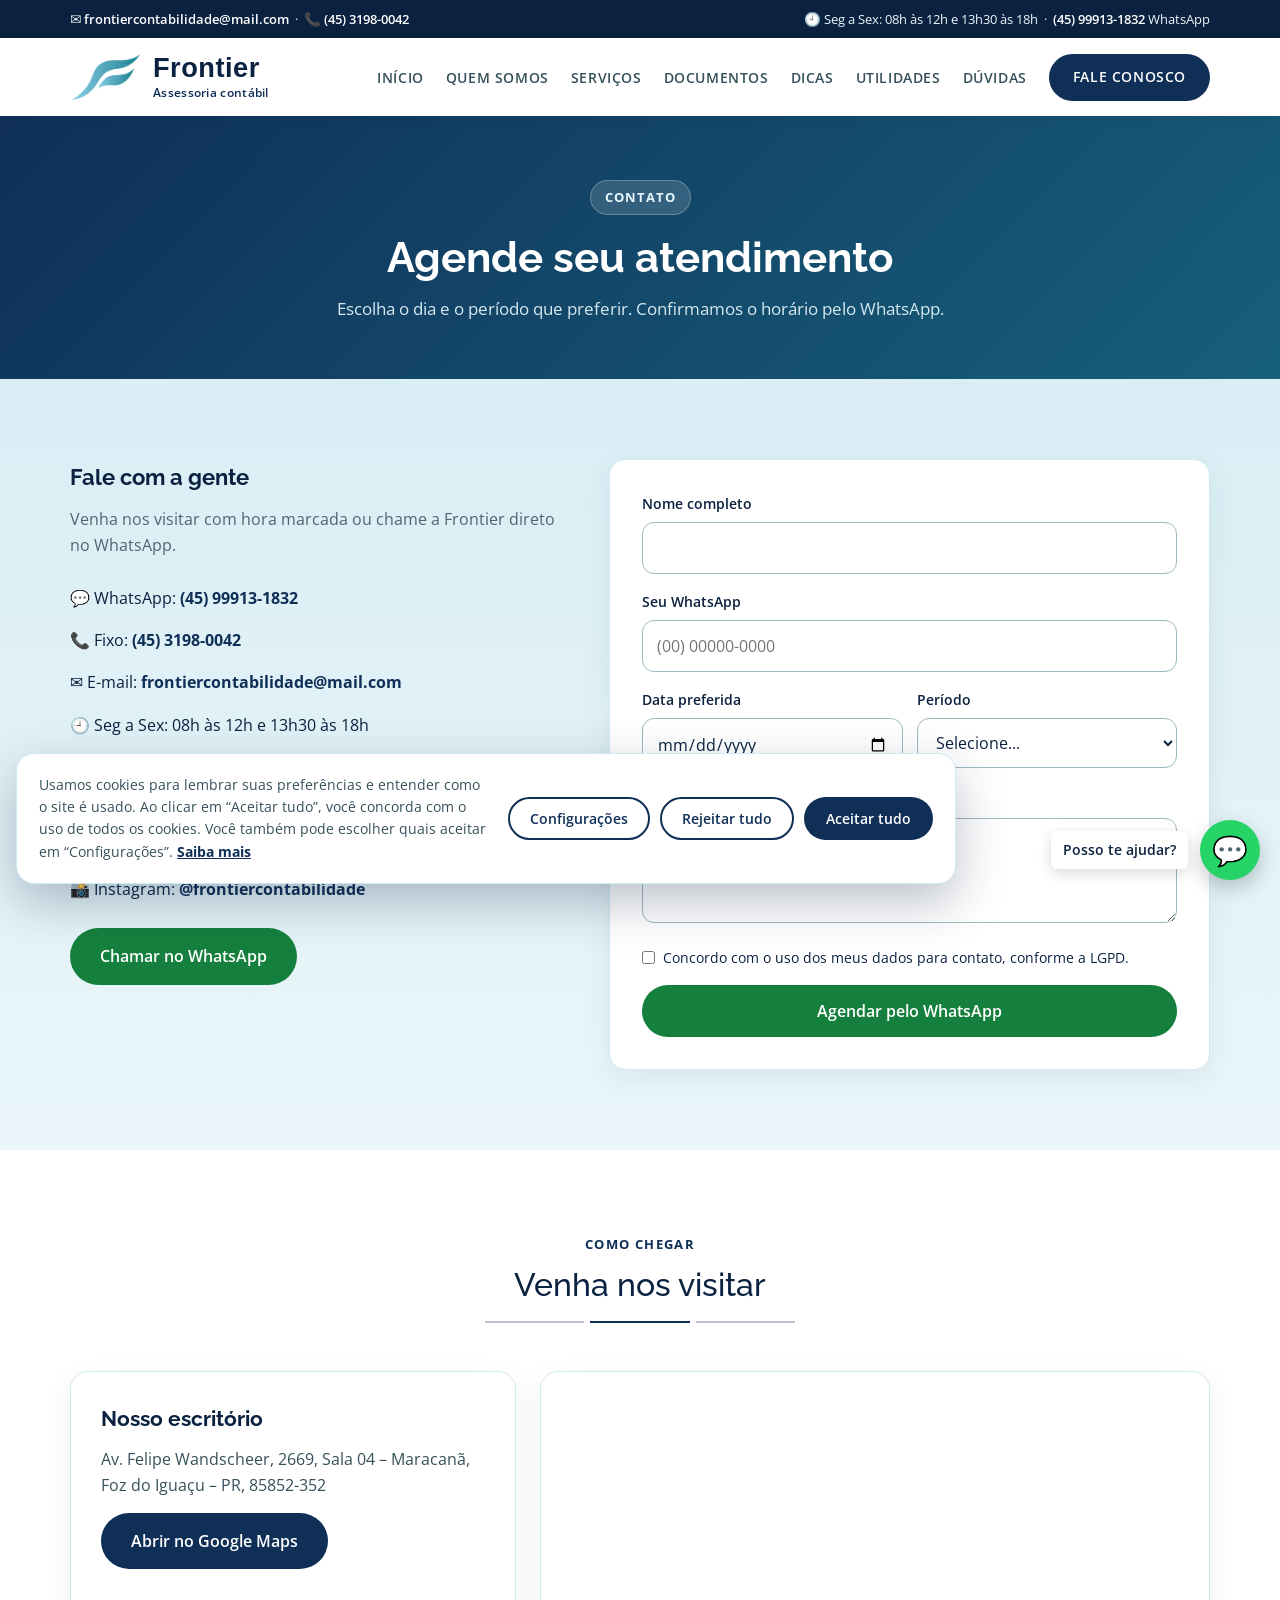
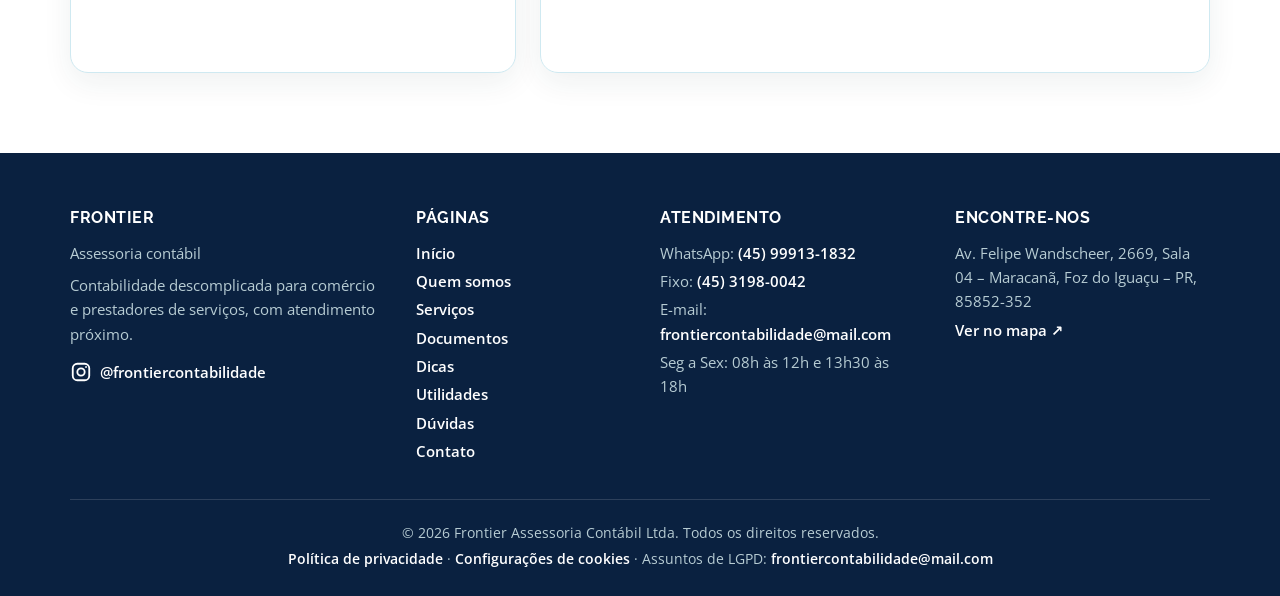
==== commit 5dda9d1d: "Add files via upload" ====
--- a/contato.html
+++ b/contato.html
@@ -20,8 +20,8 @@
 
   <div class="topbar">
     <div class="container">
-      <span>📍 <span class="js-endereco"></span></span>
-      <span>Atendimento: <a href="#" class="js-whatsapp">(45) 99913-1832</a> · WhatsApp</span>
+      <span>✉️ <a href="mailto:frontiercontabilidade@mail.com">frontiercontabilidade@mail.com</a> &nbsp;·&nbsp; 📞 <a href="tel:+554531980042">(45) 3198-0042</a></span>
+      <span>🕘 Seg a Sex: 08h às 12h e 13h30 às 18h &nbsp;·&nbsp; <a href="#" class="js-whatsapp">(45) 99913-1832</a> WhatsApp</span>
     </div>
   </div>
 
@@ -32,7 +32,7 @@
         <span class="logo-text"><strong>Frontier</strong><small>Assessoria contábil</small></span>
       </a>
       <button class="menu-toggle" id="menuToggle" aria-label="Abrir menu" aria-expanded="false" aria-controls="menu">☰</button>
-      <ul id="menu"><li><a href="index.html">Início</a></li><li><a href="servicos.html">Serviços</a></li><li><a href="documentos.html">Documentos</a></li><li><a href="sobre.html">Quem somos</a></li><li><a href="dicas.html">Dicas</a></li><li><a href="duvidas.html">Dúvidas</a></li><li><a href="contato.html" class="btn btn-primary" style="padding:10px 22px" aria-current="page">Agendar</a></li></ul>
+      <ul id="menu"><li><a href="index.html">Início</a></li><li><a href="sobre.html">Quem somos</a></li><li><a href="servicos.html">Serviços</a></li><li><a href="documentos.html">Documentos</a></li><li><a href="dicas.html">Dicas</a></li><li><a href="utilidades.html">Utilidades</a></li><li><a href="duvidas.html">Dúvidas</a></li><li><a href="contato.html" class="btn btn-primary" style="padding:10px 22px">Fale conosco</a></li></ul>
     </div>
   </header>
 
@@ -44,7 +44,11 @@
         <p>Venha nos visitar com hora marcada ou chame a Frontier direto no WhatsApp.</p>
         <ul>
           <li>💬 WhatsApp: <a href="#" class="phone js-whatsapp">(45) 99913-1832</a></li>
+          <li>📞 Fixo: <a href="tel:+554531980042" class="phone">(45) 3198-0042</a></li>
+          <li>✉️ E-mail: <a href="mailto:frontiercontabilidade@mail.com" class="phone">frontiercontabilidade@mail.com</a></li>
+          <li>🕘 Seg a Sex: 08h às 12h e 13h30 às 18h</li>
           <li class="addr">📍 <span><strong>Nosso escritório</strong><br><span class="js-endereco"></span><br><a href="#" class="js-mapa" target="_blank" rel="noopener">Ver no mapa ↗</a></span></li>
+          <li>📸 Instagram: <a href="https://www.instagram.com/frontiercontabilidade/" target="_blank" rel="noopener" class="phone">@frontiercontabilidade</a></li>
         </ul>
         <p style="margin-top:18px"><a href="#" class="btn btn-green js-whatsapp">Chamar no WhatsApp</a></p>
       </div>
@@ -82,11 +86,15 @@
           <h4>Frontier</h4>
           <p>Assessoria contábil</p>
           <p style="margin-top:8px">Contabilidade descomplicada para comércio e prestadores de serviços, com atendimento próximo.</p>
+          <p class="social"><a href="https://www.instagram.com/frontiercontabilidade/" target="_blank" rel="noopener" aria-label="Instagram da Frontier"><svg viewBox="0 0 24 24" width="22" height="22" fill="none" stroke="currentColor" stroke-width="2" aria-hidden="true"><rect x="3" y="3" width="18" height="18" rx="5"/><circle cx="12" cy="12" r="4"/><circle cx="17.5" cy="6.5" r="1" fill="currentColor" stroke="none"/></svg><span>@frontiercontabilidade</span></a></p>
         </div>
-        <div><h4>Páginas</h4><p><a href="index.html">Início</a></p><p><a href="servicos.html">Serviços</a></p><p><a href="documentos.html">Documentos</a></p><p><a href="sobre.html">Quem somos</a></p><p><a href="dicas.html">Dicas</a></p><p><a href="duvidas.html">Dúvidas</a></p><p><a href="contato.html">Contato</a></p></div>
+        <div><h4>Páginas</h4><p><a href="index.html">Início</a></p><p><a href="sobre.html">Quem somos</a></p><p><a href="servicos.html">Serviços</a></p><p><a href="documentos.html">Documentos</a></p><p><a href="dicas.html">Dicas</a></p><p><a href="utilidades.html">Utilidades</a></p><p><a href="duvidas.html">Dúvidas</a></p><p><a href="contato.html">Contato</a></p></div>
         <div>
           <h4>Atendimento</h4>
           <p>WhatsApp: <a href="#" class="js-whatsapp">(45) 99913-1832</a></p>
+          <p>Fixo: <a href="tel:+554531980042">(45) 3198-0042</a></p>
+          <p>E-mail: <a href="mailto:frontiercontabilidade@mail.com">frontiercontabilidade@mail.com</a></p>
+          <p>Seg a Sex: 08h às 12h e 13h30 às 18h</p>
         </div>
         <div>
           <h4>Encontre-nos</h4>
@@ -94,7 +102,8 @@
           <p><a href="#" class="js-mapa" target="_blank" rel="noopener">Ver no mapa ↗</a></p>
         </div>
       </div>
-      <div class="footer-bottom">© <span id="ano"></span> Frontier Assessoria Contábil. Todos os direitos reservados.</div>
+      <div class="footer-bottom">© <span id="ano"></span> Frontier Assessoria Contábil Ltda. Todos os direitos reservados.<br>
+        <a href="politica-de-privacidade.html">Política de privacidade</a> · <button type="button" class="link-btn" id="abrirCookies">Configurações de cookies</button> · Assuntos de LGPD: <a href="mailto:frontiercontabilidade@mail.com">frontiercontabilidade@mail.com</a></div>
     </div>
   </footer>
 
--- a/styles.css
+++ b/styles.css
@@ -11,7 +11,7 @@
       --text: #35505a;
       --muted: #4d6670;
       --white: #ffffff;
-      --radius: 6px;
+      --radius: 16px;
       --shadow: 0 10px 30px rgba(23, 50, 59, 0.07);
     }
 
@@ -81,8 +81,8 @@
     .logo-mark { display: block; flex: none; width: 71px; height: 46px; background: url([data-uri]) center / contain no-repeat; }
     .logo-text { line-height: 1.1; }
     .logo-text strong {
-      display: block; font-family: "Brush Script MT", "Segoe Script", "Lucida Handwriting", cursive;
-      font-size: 1.9rem; font-weight: 400; color: var(--dark); letter-spacing: .5px;
+      display: block; font-family: Arial, Helvetica, sans-serif;
+      font-size: 1.7rem; font-weight: 700; color: var(--dark); letter-spacing: .5px;
     }
     .logo-text small { font-size: .78rem; color: var(--primary); font-weight: 600; letter-spacing: .3px; }
     .nav ul { display: flex; gap: 22px; align-items: center; }
@@ -155,7 +155,7 @@
 
     /* ========== SOBRE ========== */
     .about-grid { display: grid; grid-template-columns: .9fr 1.1fr; gap: 56px; align-items: center; }
-    .about-img { max-width: 360px; margin-inline: auto; }
+    .about-img { width: 100%; max-width: 360px; margin-inline: auto; }
     .about h2 { color: var(--dark); font-size: 2rem; margin-bottom: 14px; }
     .about li { padding: 6px 0 6px 30px; position: relative; }
     .about li::before { content: "✔"; position: absolute; left: 0; color: var(--primary); }
@@ -312,3 +312,93 @@
 @media (min-width: 861px) { .footer-grid { grid-template-columns: 1.2fr .8fr 1fr 1fr; } }
 
     .logo-full { width: 100%; aspect-ratio: 564 / 517; background: url([data-uri]) center / contain no-repeat; }
+
+
+/* ========== VISUAL RENOVADO (mesma paleta da logo) ========== */
+.btn { border-radius: 999px; }
+.btn-light { background: #fff; color: var(--primary); }
+.btn-light:hover { background: var(--teal-soft); transform: translateY(-2px); }
+.btn-ghost { border-color: rgba(255,255,255,.7); color: #fff; background: transparent; }
+.btn-ghost:hover { background: #fff; color: var(--primary); }
+.topbar .container { font-size: .84rem; }
+.topbar a { color: #fff; }
+
+.hero { position: relative; overflow: hidden; color: #fff; padding: 96px 0 120px;
+  background: radial-gradient(circle at 85% 10%, rgba(92,178,205,.45) 0, transparent 45%),
+              radial-gradient(circle at 5% 95%, rgba(92,178,205,.25) 0, transparent 40%),
+              linear-gradient(135deg, #0a2140 0%, #0f2f57 55%, #17607c 100%); }
+.hero .eyebrow { background: rgba(255,255,255,.14); color: #e6f6fb; border: 1px solid rgba(255,255,255,.25); }
+.hero h1 { color: #fff; font-size: clamp(2.1rem, 4.6vw, 3.4rem); }
+.hero h1 em { color: var(--teal); }
+.hero p { color: #d6e9f0; font-size: 1.15rem; }
+.hero-chips { display: flex; flex-wrap: wrap; gap: 10px 18px; justify-content: center; margin-top: 34px; font-size: .9rem; color: #cfe6ee; }
+.hero-chips li { background: rgba(255,255,255,.08); border: 1px solid rgba(255,255,255,.18); padding: 6px 14px; border-radius: 999px; }
+.stats { margin-top: -50px; }
+.stats-grid { border-radius: 20px; box-shadow: 0 18px 40px rgba(10,33,64,.16); }
+.tile { border-radius: 18px; }
+.tile .icon { border-radius: 16px; }
+.contact { background: linear-gradient(180deg, #d9eef5 0%, var(--soft) 100%); }
+.contact .section-title { margin-bottom: 36px; }
+form input, form select, form textarea { border-radius: 12px; }
+.page-hero { background: linear-gradient(135deg, #0f2f57 0%, #17607c 100%); }
+.page-hero h1 { color: #fff; }
+.page-hero p { color: #d6e9f0; }
+.page-hero .eyebrow { background: rgba(255,255,255,.14); color: #e6f6fb; border: 1px solid rgba(255,255,255,.25); }
+.map-wrap, .location-card { border-radius: 18px; }
+
+.social a { display: inline-flex; align-items: center; gap: 8px; margin-top: 10px; }
+.link-btn { background: none; border: 0; color: #fff; font: inherit; font-weight: 600; cursor: pointer; padding: 0; }
+.link-btn:hover { text-decoration: underline; }
+.footer-bottom { line-height: 1.9; }
+.prose { max-width: 820px; }
+.prose h2 { color: var(--dark); font-size: 1.25rem; margin: 28px 0 8px; }
+.prose p { margin-bottom: 10px; }
+.prose a { color: var(--primary); font-weight: 600; text-decoration: underline; }
+
+/* ========== COOKIES ========== */
+.ck-banner { position: fixed; left: 16px; right: 96px; bottom: 16px; z-index: 500; max-width: 940px; margin-inline: 0;
+  background: #fff; color: var(--text); border: 1px solid var(--teal-soft); border-radius: 18px;
+  box-shadow: 0 18px 50px rgba(10,33,64,.28); padding: 20px 22px; display: flex; gap: 18px; align-items: center; flex-wrap: wrap; }
+.ck-banner p { flex: 1 1 340px; font-size: .9rem; line-height: 1.55; }
+.ck-banner a { color: var(--primary); font-weight: 700; text-decoration: underline; }
+.ck-actions { display: flex; gap: 10px; flex-wrap: wrap; }
+.ck-actions .btn { padding: 10px 20px; font-size: .9rem; }
+.ck-overlay { position: fixed; inset: 0; z-index: 600; background: rgba(10,33,64,.6); display: grid; place-items: center; padding: 16px; }
+.ck-overlay[hidden], .ck-banner[hidden] { display: none; }
+.ck-modal { background: #fff; border-radius: 20px; max-width: 640px; width: 100%; max-height: 90vh; overflow: auto; padding: 26px; box-shadow: 0 30px 70px rgba(0,0,0,.35); }
+.ck-modal h2 { color: var(--dark); font-size: 1.3rem; margin-bottom: 8px; }
+.ck-modal > p { font-size: .9rem; color: var(--muted); margin-bottom: 14px; }
+.ck-cat { border-top: 1px solid var(--teal-soft); padding: 14px 0; }
+.ck-cat label { display: flex; justify-content: space-between; align-items: center; gap: 12px; font-weight: 700; color: var(--dark); cursor: pointer; }
+.ck-cat p { font-size: .85rem; color: var(--muted); margin-top: 6px; }
+.ck-cat input { width: 20px; height: 20px; accent-color: var(--primary); flex: none; }
+.ck-cat .on { font-size: .8rem; color: var(--accent); font-weight: 700; }
+.ck-modal .ck-actions { margin-top: 18px; justify-content: flex-end; }
+@media (max-width: 860px) { .ck-banner { left: 8px; right: 8px; bottom: 8px; } .ck-actions { width: 100%; } .ck-actions .btn { flex: 1; } }
+
+.check a { color: var(--primary); font-weight: 700; text-decoration: underline; }
+@media (max-width: 640px) { .topbar { display: none; } .ck-banner { padding: 16px; } }
+
+.news-item { grid-template-columns: 88px 1fr; }
+.news-tag { font-size: .7rem; letter-spacing: .3px; }
+
+/* Fundo da seção inicial: foto desfocada misturada ao degradê azul */
+.hero { background:
+  linear-gradient(135deg, rgba(10,33,64,0) 0%, rgba(15,47,87,0) 55%, rgba(23,96,124,0) 100%),
+  url([data-uri]) center / cover no-repeat; }
+
+/* ===== Fundo do topo: foto desfocada que se mistura ao degradê ===== */
+.hero::before { content: ""; position: absolute; inset: 0; z-index: 0; pointer-events: none;
+  background: url([data-uri]) center / cover no-repeat; opacity: 1; }
+.hero::after { content: ""; position: absolute; inset: 0; z-index: 0; pointer-events: none;
+  background: none; }
+.hero > .container { position: relative; z-index: 1; }
+
+/* Sombra leve no texto do topo para manter a leitura sobre a foto sem escurecê-la */
+.hero h1, .hero p, .hero .eyebrow, .hero-chips { text-shadow: 0 2px 8px rgba(0,0,0,.55); }
+
+/* Cartões de links: título em cima, descrição embaixo, seta à direita */
+.links a { display: grid; grid-template-columns: 1fr auto; column-gap: 12px; align-items: center; }
+.links a strong, .links a span { grid-column: 1; }
+.links a::after { grid-column: 2; grid-row: 1 / span 2; }
+.links a span { margin-top: 4px; }
